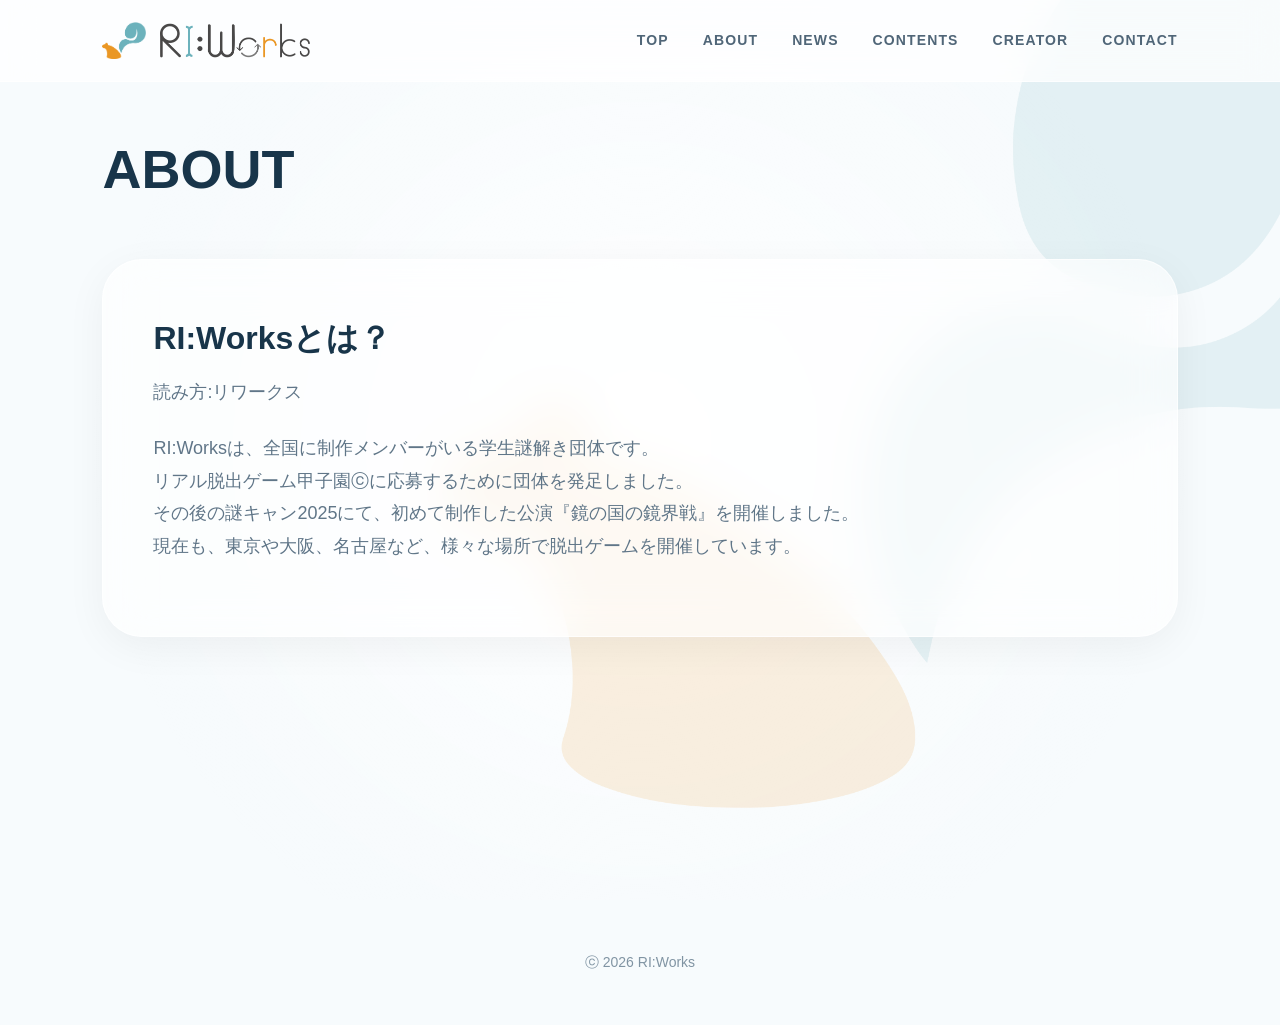
==== about.html @ 9970c1cd "Add files via upload" ====
<!DOCTYPE html>
<html lang="ja">
<head>
<meta charset="UTF-8" />
<meta name="viewport" content="width=device-width, initial-scale=1.0" />

<title>RI:Works Official</title>

<link rel="icon" href="favicon.png" type="image/png">

<link rel="stylesheet" href="style.css">

</head>

<body>

<!-- 背景 -->

<div class="background">
  <img src="risu.png" class="bg-logo">
</div>

<!-- ナビ -->

<nav class="navbar">

  <div class="logo">
    <img src="risu.png" class="logo-icon">
    <img src="rogo.png" class="logo-text">
  </div>

  <div class="menu">
  <a href="index.html">TOP</a>
  <a href="about.html">ABOUT</a>
  <a href="news.html">NEWS</a>
  <a href="contents.html">CONTENTS</a>
  <a href="creator.html">CREATOR</a>
  <a href="contact.html">CONTACT</a>
</div>

</nav>


<!-- ABOUT -->

<section id="about">

  <div class="section-title">
    <h2>ABOUT</h2>
  </div>

  <div class="about-box">

    <h3 class="about-heading">
      RI:Worksとは？
    </h3>
    
    <p>
      読み方:リワークス
    </p>

    <p>
      RI:Worksは、全国に制作メンバーがいる学生謎解き団体です。<br>
      リアル脱出ゲーム甲子園ⓒに応募するために団体を発足しました。<br>
      その後の謎キャン2025にて、初めて制作した公演『鏡の国の鏡界戦』を開催しました。<br>
      現在も、東京や大阪、名古屋など、様々な場所で脱出ゲームを開催しています。
    </p>

  </div>

</section>


<footer>
  ⓒ 2026 RI:Works
</footer>


</body>
</html>
---- style.css ----
/* =========================
   RESET
========================= */

*{
  margin:0;
  padding:0;
  box-sizing:border-box;
}

html{
  scroll-behavior:smooth;
}

body{
  font-family:
    "Hiragino Sans",
    "Noto Sans JP",
    sans-serif;

  background:#f7fbfd;
  color:#18354a;
  overflow-x:hidden;
  line-height:1.8;
}

/* =========================
   背景
========================= */

.background{
  position:fixed;
  inset:0;
  z-index:-10;
  overflow:hidden;
}

.background::before{
  content:"";
  position:absolute;
  inset:0;

  background:
    radial-gradient(
      circle at center,
      rgba(255,255,255,0.92),
      transparent 70%
    );
}

.bg-logo{
  position:absolute;

  width:1100px;

  right:-260px;
  top:-120px;

  opacity:0.14;

  animation:
    logoFloat1 14s ease-in-out infinite;

  pointer-events:none;
}

@keyframes logoFloat1{

  0%{
    transform:
      translateY(0px)
      rotate(0deg);
  }

  50%{
    transform:
      translateY(-26px)
      rotate(3deg);
  }

  100%{
    transform:
      translateY(0px)
      rotate(0deg);
  }
}

/* =========================
   ナビ
========================= */

.navbar{

  position:fixed;

  top:0;
  left:0;

  width:100%;
  height:82px;

  display:flex;
  align-items:center;
  justify-content:space-between;

  padding:0 8%;

  background:
    rgba(255,255,255,0.74);

  backdrop-filter:
    blur(18px);

  border-bottom:
    1px solid rgba(255,255,255,0.7);

  z-index:1000;
}

.logo{
  display:flex;
  align-items:center;
  gap:14px;
}

.logo-icon{
  width:44px;
}

.logo-text{
  width:150px;
}

.menu{
  display:flex;
  align-items:center;
  gap:34px;
}

.menu a{

  position:relative;

  text-decoration:none;

  color:#506678;

  font-size:14px;
  font-weight:700;

  letter-spacing:0.08em;

  transition:0.25s;
}

.menu a::after{

  content:"";

  position:absolute;

  left:0;
  bottom:-8px;

  width:0%;
  height:2px;

  background:#2daec6;

  transition:0.25s;
}

.menu a:hover{
  color:#2daec6;
}

.menu a:hover::after{
  width:100%;
}

/* =========================
   HERO
========================= */

header{

  min-height:100vh;

  display:flex;
  align-items:center;

  padding:
    150px 8%
    100px;
}

.hero{
  max-width:760px;
}

.hero h1{

  font-size:
    clamp(36px,5vw,72px);

  line-height:1.1;

  margin-bottom:34px;

  font-weight:900;

  color:#18354a;
}

.hero p{

  font-size:20px;

  color:#5f7485;

  margin-bottom:46px;
}

/* =========================
   BUTTON
========================= */

.buttons{
  display:flex;
  gap:18px;
  flex-wrap:wrap;
}

.btn{

  border:none;
  cursor:pointer;

  padding:
    17px 34px;

  border-radius:22px;

  font-size:15px;
  font-weight:700;

  transition:0.3s;

  text-decoration:none;

  display:inline-block;
}

.btn-main{

  background:
    linear-gradient(
      135deg,
      #eba12b,
      #ffc86e
    );

  color:white;

  box-shadow:
    0 14px 34px
    rgba(255,181,66,0.28);
}

.btn-main:hover{

  transform:
    translateY(-5px)
    scale(1.03);
}

.btn-sub{

  background:
    linear-gradient(
      135deg,
      #47c9df,
      #77e4ff
    );

  color:white;

  box-shadow:
    0 14px 34px
    rgba(71,201,223,0.28);
}

.btn-sub:hover{

  transform:
    translateY(-5px)
    scale(1.03);
}

.contact-buttons{

  display:flex;

  justify-content:center;

  gap:38px;

  flex-wrap:wrap;
}

/* =========================
   SECTION
========================= */

section{
  padding:140px 8% 120px;
  min-height:100vh;
}

.section-title{
  margin-bottom:60px;
}

.section-title h2{

  font-size:54px;
  line-height:1.1;

  color:#18354a;
}

/* =========================
   ガラスカード
========================= */

.news-item,
.member-card,
.content-card,
.contact-box,
.about-box,
.pickup-card{

  background:
    rgba(255,255,255,0.62);

  backdrop-filter:
    blur(24px);

  border:
    1px solid rgba(255,255,255,0.7);

  box-shadow:
    0 10px 40px rgba(0,0,0,0.05);
}

/* =========================
   PICKUP
========================= */

.pickup-grid{

  display:grid;

  grid-template-columns:
    repeat(auto-fit,minmax(320px,1fr));

  gap:28px;

  margin-top:60px;
}

.pickup-card{

  border-radius:34px;

  overflow:hidden;

  transition:0.35s;
}

.pickup-card:hover{

  transform:
    translateY(-10px)
    scale(1.015);
}

.pickup-image{

  height:240px;

  background:
    linear-gradient(
      135deg,
      rgba(84,214,230,0.25),
      rgba(240,163,58,0.2)
    );
}

.pickup-body{
  padding:32px;
}

.pickup-body h3{

  font-size:32px;

  margin-bottom:16px;
}

.pickup-body p{
  color:#607688;
}

/* =========================
   ABOUT
========================= */

.about-box{

  padding:50px;

  border-radius:40px;
}

.about-box p{

  font-size:18px;

  color:#607688;

  margin-bottom:24px;
}

/* =========================
   NEWS
========================= */

.news-list{
  display:flex;
  flex-direction:column;
  gap:24px;
}

.news-item{

  padding:34px;

  border-radius:30px;

  transition:0.3s;
}

.news-item:hover{

  transform:
    translateY(-8px);

  box-shadow:
    0 20px 50px rgba(0,0,0,0.08);
}

.news-date{

  color:#2daec6;

  font-size:14px;
  font-weight:700;

  margin-bottom:12px;
}

.news-item h3{

  font-size:28px;

  margin-bottom:12px;
}

.news-item p{
  color:#607688;
}

/* =========================
   CONTENTS
========================= */

.content-grid{

  display:grid;

  grid-template-columns:
    repeat(auto-fit,minmax(290px,1fr));

  gap:28px;
}

.content-card{

  overflow:hidden;

  border-radius:34px;

  transition:0.35s;
}

.content-card:hover{

  transform:
    translateY(-10px)
    scale(1.015);
}

.content-image{

  width:100%;

  height:240px;

  object-fit:cover;

  display:block;
}

.content-body{
  padding:32px;
}

.content-card h3{

  font-size:32px;

  margin-bottom:14px;
}

.content-card p{
  color:#607688;
}

/* =========================
   CREATOR
========================= */

.member-grid{

  display:grid;

  grid-template-columns:
    repeat(auto-fit,minmax(260px,1fr));

  gap:26px;
}

.member-card{

  padding:38px;

  border-radius:34px;

  text-align:center;

  transition:0.35s;
}

.member-card:hover{

  transform:
    translateY(-10px)
    scale(1.02);
}

.member-icon{

  width:120px;
  height:120px;

  margin:
    0 auto 26px;

  border-radius:50%;

  object-fit:cover;

  border:
    4px solid rgba(255,255,255,0.8);

  box-shadow:
    0 10px 30px rgba(0,0,0,0.08);
}

.member-card h3{

  font-size:30px;

  margin-bottom:8px;
}

.member-role a{

  color:#ea9920;

  font-weight:700;

  text-decoration:none;

  transition:0.2s;
}

.member-role a:hover{
  opacity:0.7;
}

.member-sub{
  font-size:13px;
  color:#8094a3;
  margin-top:4px;
  margin-bottom:18px;
}

.member-card p{
  color:#607688;
}

/* =========================
   CONTACT
========================= */

.contact-box{

  border-radius:40px;

  padding:70px;

  text-align:center;
}

.contact-box p{

  max-width:700px;

  margin:
    0 auto 40px;

  font-size:18px;

  color:#607688;
}

/* =========================
   FOOTER
========================= */

footer{

  padding:50px;

  text-align:center;

  color:#8094a3;

  font-size:14px;
}

/* =========================
   FADE
========================= */

.fade-up{

  opacity:0;

  transform:
    translateY(40px);

  animation:
    fadeUp 1s forwards;
}

.delay1{
  animation-delay:0.15s;
}

.delay2{
  animation-delay:0.3s;
}

.delay3{
  animation-delay:0.45s;
}

@keyframes fadeUp{

  to{

    opacity:1;

    transform:
      translateY(0px);
  }
}

.about-heading{
  font-size:clamp(20px,3vw,32px);
  color:#18354a;
  margin-bottom:8px;
}


/* =========================
   RESPONSIVE
========================= */

@media(max-width:900px){

  .navbar{

    height:auto;

    padding:16px 5%;

    flex-direction:column;

    gap:14px;
  }

  .menu{

    width:100%;

    justify-content:center;

    flex-wrap:wrap;

    gap:14px;
  }

  .menu a{

    font-size:11px;
  }

  .hero h1{

    font-size:38px;

    line-height:1.2;
  }

  .hero p{

    font-size:16px;
  }

  .pickup-grid,
  .content-grid,
  .member-grid{

    grid-template-columns:1fr;
  }

  .pickup-body h3,
  .content-card h3,
  .news-item h3{

    font-size:24px;
  }

  .member-card h3{

    font-size:24px;
  }

  .section-title h2{

    font-size:36px;
  }

  .bg-logo{

    width:480px;

    right:-120px;

    top:60px;

    opacity:0.08;
  }

}

.hero-logo{

  width:min(700px,90%);

  display:block;

  margin-bottom:40px;
}

@media(max-width:900px){

  .hero-logo{

    width:95%;

    margin-bottom:30px;
  }

}
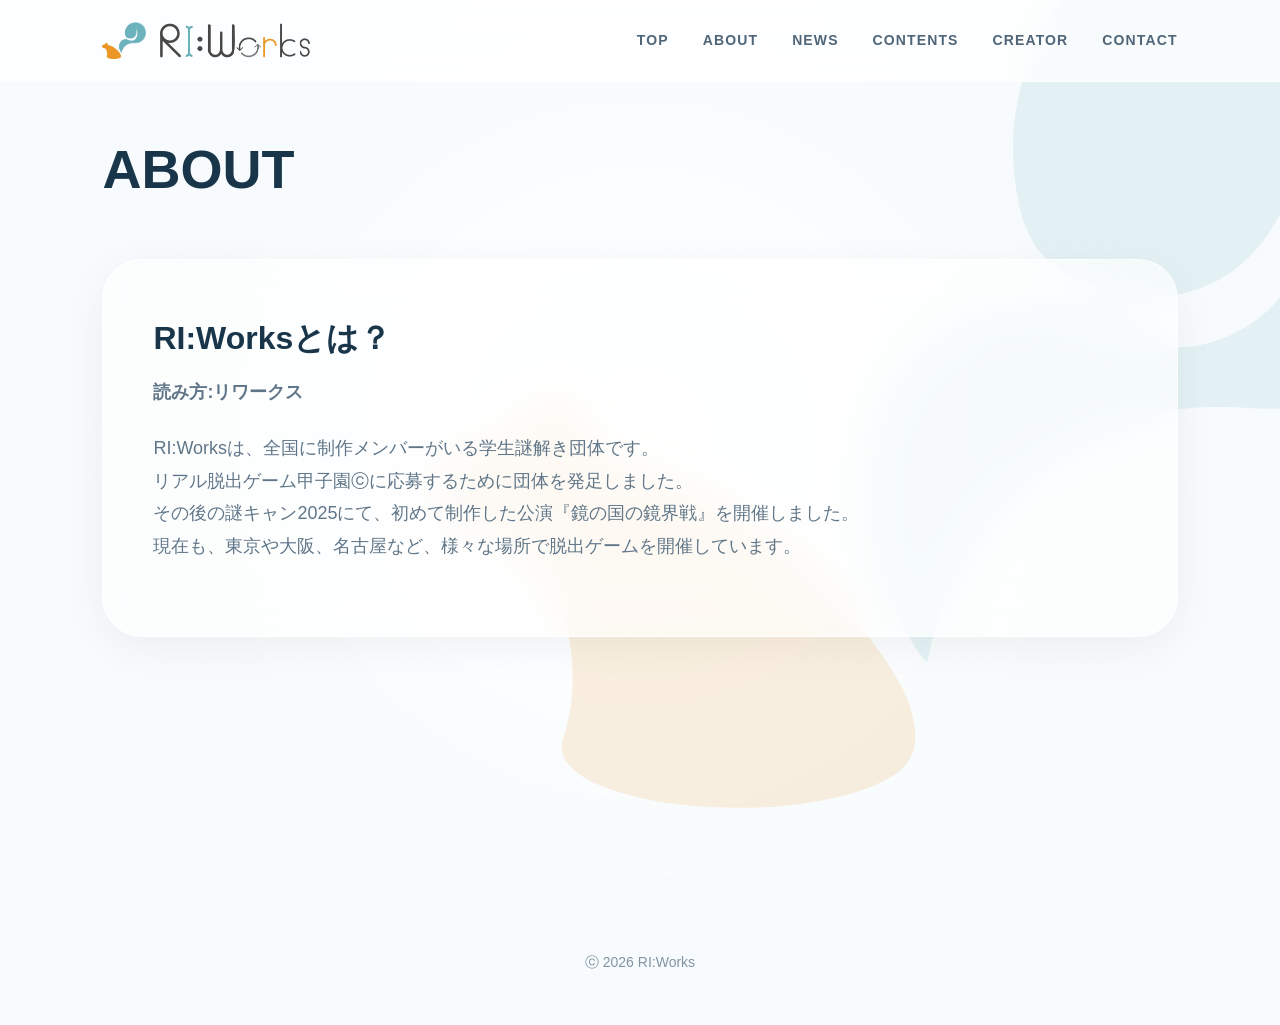
==== commit 93280b9c: "Add files via upload" ====
--- a/about.html
+++ b/about.html
@@ -29,34 +29,38 @@
     <img src="rogo.png" class="logo-text">
   </div>
 
-  <div class="menu">
-  <a href="index.html">TOP</a>
-  <a href="about.html">ABOUT</a>
-  <a href="news.html">NEWS</a>
-  <a href="contents.html">CONTENTS</a>
-  <a href="creator.html">CREATOR</a>
-  <a href="contact.html">CONTACT</a>
-</div>
+  <!-- ハンバーガー -->
+  <div class="hamburger" onclick="toggleMenu()">
+    ☰
+  </div>
+
+  <div class="menu" id="menu">
+    <a href="index.html">TOP</a>
+    <a href="about.html">ABOUT</a>
+    <a href="news.html">NEWS</a>
+    <a href="contents.html">CONTENTS</a>
+    <a href="creator.html">CREATOR</a>
+    <a href="contact.html">CONTACT</a>
+  </div>
 
 </nav>
-
 
 <!-- ABOUT -->
 
 <section id="about">
 
-  <div class="section-title">
-    <h2>ABOUT</h2>
-  </div>
+    <div class="section-title">
+        <h2>ABOUT</h2>
+    </div>
 
   <div class="about-box">
 
     <h3 class="about-heading">
-      RI:Worksとは？
+        RI:Worksとは？
     </h3>
     
-    <p>
-      読み方:リワークス
+    <p class="about-read">
+        読み方:リワークス
     </p>
 
     <p>
@@ -75,6 +79,24 @@
   ⓒ 2026 RI:Works
 </footer>
 
+<script>
+
+function toggleMenu(){
+
+    const menu = document.getElementById("menu");
+    const button = document.querySelector(".hamburger");
+
+    menu.classList.toggle("show");
+
+    if(menu.classList.contains("show")){
+        button.innerHTML = "✕";
+    }else{
+        button.innerHTML = "☰";
+    }
+
+}
+
+</script>
 
 </body>
 </html>
--- a/style.css
+++ b/style.css
@@ -434,6 +434,18 @@
   margin-bottom:24px;
 }
 
+.about-heading{
+  font-size:clamp(20px,3vw,32px);
+  color:#ea9920;
+}
+
+
+.about-read{
+  color:#2daec6; 
+  font-weight:700;
+  margin-bottom:24px;
+}
+
 /* =========================
    NEWS
 ========================= */
@@ -623,6 +635,24 @@
   color:#607688;
 }
 
+.member-more{
+    grid-column:1 / -1;
+
+    text-align:center;
+
+    margin-top:20px;
+
+    font-size:28px;
+    font-style:italic;
+    font-weight:600;
+
+    color:#e5c497;
+
+    letter-spacing:0.08em;
+
+    opacity:0.8;
+}
+
 /* =========================
    CONTACT
 ========================= */
@@ -712,100 +742,298 @@
    RESPONSIVE
 ========================= */
 
-@media(max-width:900px){
-
-  .navbar{
-
-    height:auto;
-
-    padding:16px 5%;
+.hero-logo{
+
+  width:min(700px,90%);
+
+  display:block;
+
+  margin-bottom:40px;
+}
+
+
+/* =========================
+   SMART PHONE
+========================= */
+
+.hamburger{
+    display:none;
+}
+
+@media (max-width:900px){
+
+.hamburger{
+
+    transition:.3s;
+}
+
+
+.bg-logo{
+
+    width:480px;
+
+    right:-120px;
+
+    top:60px;
+
+    opacity:0.08;
+}
+
+
+
+.hamburger.open{
+
+    transform:rotate(90deg);
+}
+
+/* ナビ */
+
+.navbar{
+    flex-direction:row;
+    justify-content:space-between;
+    align-items:center;
+
+    height:70px;
+
+    padding:0 20px;
+}
+
+.logo-text{
+    width:120px;
+}
+
+.logo-icon{
+    width:36px;
+}
+
+.hamburger{
+    display:block;
+
+    font-size:34px;
+    cursor:pointer;
+}
+
+/* メニュー */
+
+.menu{
+
+    display:flex;
+    position:absolute;
+
+    top:70px;
+    left:0;
+
+    width:100%;
 
     flex-direction:column;
 
-    gap:14px;
-  }
-
-  .menu{
+    background:rgba(255,255,255,.9);
+    backdrop-filter:blur(20px);
+
+    overflow:hidden;
+
+    max-height:0;
+    opacity:0;
+
+    transition:
+        max-height .35s ease,
+        opacity .25s ease;
+}
+
+.menu.show{
+
+    max-height:calc(100vh - 70px);
+
+    overflow-y:auto;
+
+    opacity:1;
+}
+
+.menu a{
 
     width:100%;
 
-    justify-content:center;
-
-    flex-wrap:wrap;
-
-    gap:14px;
-  }
-
-  .menu a{
-
-    font-size:11px;
-  }
-
-  .hero h1{
-
-    font-size:38px;
-
-    line-height:1.2;
-  }
-
-  .hero p{
-
-    font-size:16px;
-  }
-
-  .pickup-grid,
-  .content-grid,
-  .member-grid{
-
-    grid-template-columns:1fr;
-  }
-
-  .pickup-body h3,
-  .content-card h3,
-  .news-item h3{
-
-    font-size:24px;
-  }
-
-  .member-card h3{
-
-    font-size:24px;
-  }
-
-  .section-title h2{
-
-    font-size:36px;
-  }
-
-  .bg-logo{
-
-    width:480px;
-
-    right:-120px;
-
-    top:60px;
-
-    opacity:0.08;
-  }
-
+    padding:16px;
+
+    text-align:center;
+
+    font-size:15px;
+}
+
+/* HERO */
+
+header{
+
+    padding:100px 6% 40px;
+
+    min-height:auto;
+}
+
+.hero{
+
+    max-width:100%;
 }
 
 .hero-logo{
 
-  width:min(700px,90%);
-
-  display:block;
-
-  margin-bottom:40px;
-}
-
-@media(max-width:900px){
-
-  .hero-logo{
-
-    width:95%;
-
-    margin-bottom:30px;
-  }
-
-}
+    width:90%;
+
+    margin:0 auto 25px;
+}
+
+.hero p{
+
+    font-size:15px;
+
+    margin-bottom:28px;
+}
+
+/* ボタン */
+
+.buttons{
+
+    flex-direction:column;
+
+    gap:12px;
+}
+
+.btn{
+
+    width:100%;
+
+    text-align:center;
+
+    padding:15px;
+}
+
+/* PICKUP */
+
+.pickup-grid{
+
+    margin-top:40px;
+
+    gap:20px;
+}
+
+.pickup-image{
+
+    height:170px;
+}
+
+.pickup-body{
+
+    padding:20px;
+}
+
+.pickup-body h3{
+
+    font-size:22px;
+}
+
+/* and more... */
+
+.member-more{
+
+    font-size:20px;
+
+    margin-top:10px;
+
+    letter-spacing:0.05em;
+}
+
+/* SECTION */
+
+section{
+
+    padding:90px 6% 70px;
+
+    min-height:auto;
+}
+
+.section-title{
+
+    margin-bottom:35px;
+}
+
+.section-title h2{
+
+    font-size:30px;
+}
+
+/* ABOUT */
+
+.about-box{
+
+    padding:25px;
+}
+
+.about-heading{
+
+    font-size:22px;
+}
+
+.about-box p{
+
+    font-size:15px;
+}
+
+/* NEWS */
+
+.news-item{
+
+    padding:22px;
+}
+
+.news-item h3{
+
+    font-size:22px;
+}
+
+/* CONTENT */
+
+.content-body{
+
+    padding:22px;
+}
+
+.content-card h3{
+
+    font-size:22px;
+}
+
+/* CREATOR */
+
+.member-card{
+
+    padding:24px;
+}
+
+.member-icon{
+
+    width:90px;
+    height:90px;
+}
+
+.member-card h3{
+
+    font-size:22px;
+}
+
+.member-card p{
+
+    font-size:15px;
+}
+
+/* CONTACT */
+
+.contact-box{
+
+    padding:35px 20px;
+}
+
+.contact-box p{
+
+    font-size:15px;
+}
+
+}
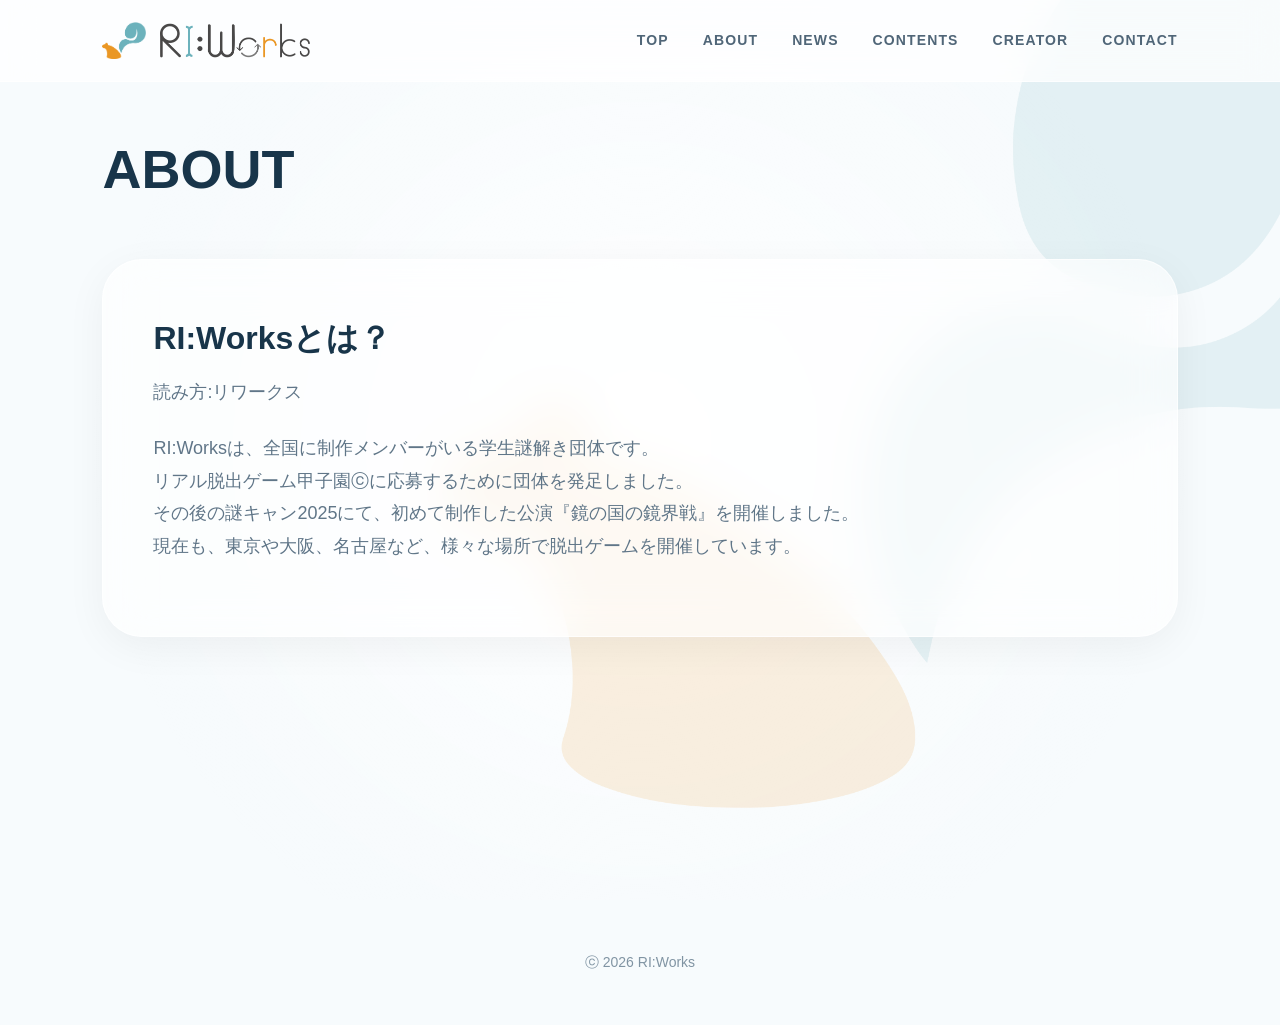
==== commit 06ad2b12: "Add files via upload" ====
--- a/about.html
+++ b/about.html
@@ -49,18 +49,18 @@
 
 <section id="about">
 
-    <div class="section-title">
-        <h2>ABOUT</h2>
-    </div>
+  <div class="section-title">
+    <h2>ABOUT</h2>
+  </div>
 
   <div class="about-box">
 
     <h3 class="about-heading">
-        RI:Worksとは？
+      RI:Worksとは？
     </h3>
     
-    <p class="about-read">
-        読み方:リワークス
+    <p>
+      読み方:リワークス
     </p>
 
     <p>
